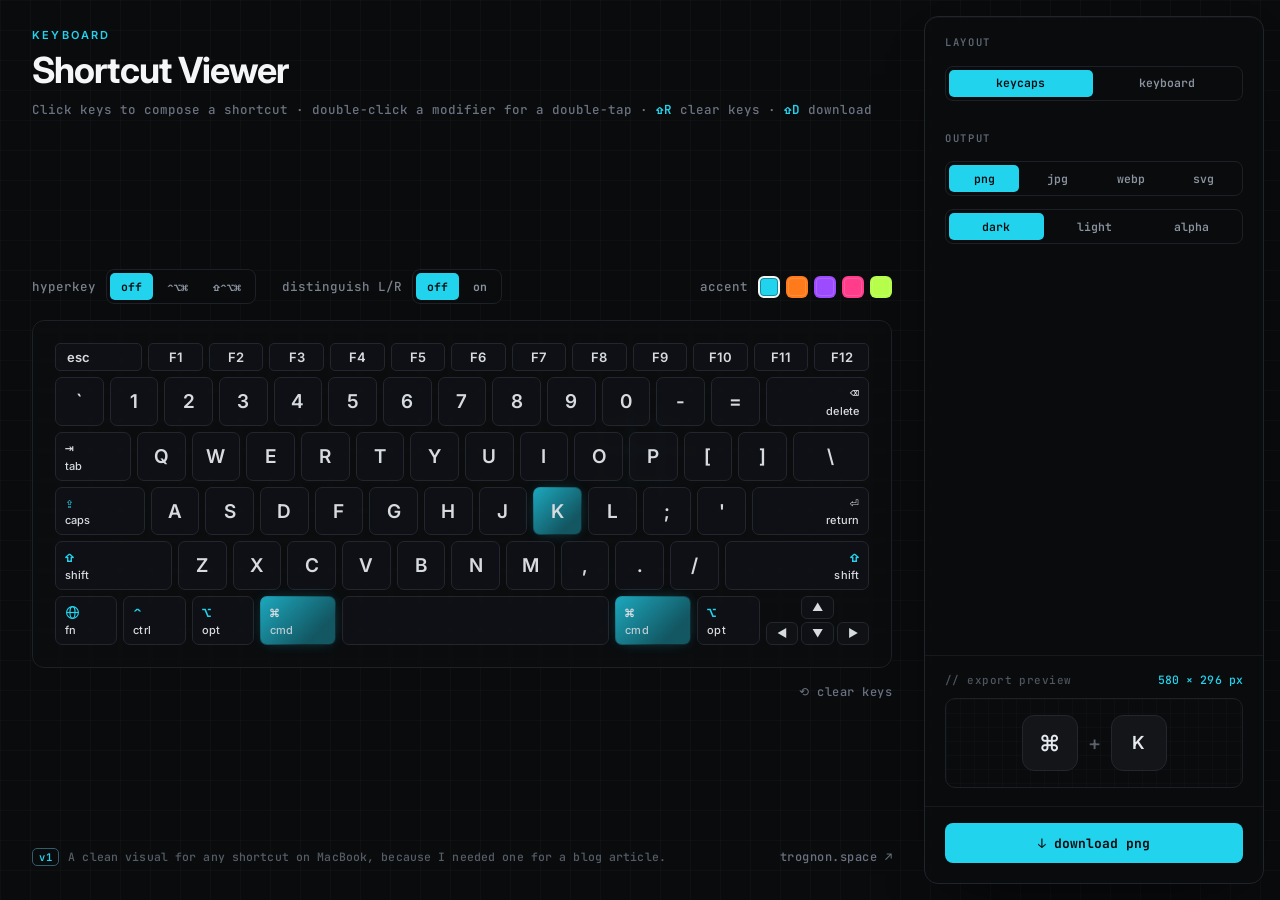
==== index.html @ caeed58c "Initial commit: Keyboard Shortcut Viewer" ====
<!DOCTYPE html>
<html lang="en">
<head>
<meta charset="UTF-8" />
<meta name="viewport" content="width=device-width, initial-scale=1.0" />
<title>Keyboard Shortcut Viewer</title>
<link rel="preconnect" href="https://fonts.googleapis.com" />
<link rel="preconnect" href="https://fonts.gstatic.com" crossorigin />
<link href="https://fonts.googleapis.com/css2?family=Inter:wght@400;450;500;600;650;700&family=JetBrains+Mono:wght@500;600&display=swap" rel="stylesheet" />
<link rel="stylesheet" href="styles.css" />
<style>
  html, body { margin: 0; height: 100%; background: #0a0b0d; }
  #app { height: 100vh; }
</style>
</head>
<body>
<div id="app" class="ksv-app opt-d">
  <div class="frame-grid"></div>
  <div class="grid-lit"></div>

  <div class="stage">
    <div class="head">
      <span class="eyebrow">keyboard</span>
      <h1 class="title">Shortcut Viewer</h1>
      <p class="lede">Click keys to compose a shortcut · double-click a modifier for a double-tap · <b>⇧R</b> clear keys · <b>⇧D</b> download</p>
    </div>

    <div class="kb-wrap">
      <div class="kb-controls">
        <div class="kbc">
          <span class="kbc-l">hyperkey</span>
          <div class="seg" id="hyperSeg"></div>
        </div>
        <div class="kbc">
          <span class="kbc-l">distinguish L/R</span>
          <div class="seg" id="lrSeg"></div>
        </div>
        <div class="kbc accent-kbc">
          <span class="kbc-l">accent</span>
          <div class="swatches" id="accentSwatches"></div>
        </div>
      </div>

      <div class="panel"><div id="kbMount"></div></div>

      <div class="kb-foot">
        <button class="reset-btn" id="resetBtn">⟲ clear keys</button>
      </div>
    </div>

    <footer class="d-footer">
      <span class="cf-meta"><span class="cf-ver">v1</span><span class="cf-text">A clean visual for any shortcut on MacBook, because I needed one for a blog article.</span></span>
      <a class="cf-link" href="https://trognon.space" target="_blank" rel="noopener noreferrer">trognon.space ↗</a>
    </footer>
  </div>

  <aside class="rail">
    <div class="inspector">
      <section class="grp">
        <div class="grp-h">layout</div>
        <div class="seg wide" id="layoutSeg"></div>
      </section>

      <section class="grp">
        <div class="grp-h">output</div>
        <div class="seg wide" id="extSeg"></div>
        <div class="seg wide" id="bgSeg"></div>
      </section>
    </div>

    <div class="rail-prev">
      <div class="fl-row">
        <span class="rlbl">// export preview</span>
        <span class="cap" id="sizeCap">—</span>
      </div>
      <div class="prev-card bg-dark" id="preview"></div>
    </div>

    <div class="rail-foot">
      <button class="go" id="downloadBtn">↓ download png</button>
    </div>
  </aside>
</div>

<script src="ksv.js"></script>
<script src="app.js"></script>
</body>
</html>
---- styles.css ----
/* ===== shared keyboard ===== */
.opt-d .d-footer {
  position: absolute; left: 0; right: 0; bottom: 0; z-index: 1;
  display: flex; align-items: center; justify-content: space-between; gap: 18px;
  padding: 16px 0 4px; pointer-events: none;
}
.opt-d .d-footer .cf-meta { display: flex; align-items: center; gap: 9px; min-width: 0; }
.opt-d .d-footer .cf-ver { flex: none; font: 600 10.5px/1 var(--mono); letter-spacing: .06em; color: var(--accent); padding: 3px 6px; border: 1px solid color-mix(in oklab, var(--accent) 35%, #23262d); border-radius: 5px; }
.opt-d .d-footer .cf-text { font: 500 11.5px/1 var(--mono); color: #565d67; letter-spacing: .01em; white-space: nowrap; overflow: hidden; text-overflow: ellipsis; }
.opt-d .d-footer .cf-link { font: 500 12px/1 var(--mono); letter-spacing: .04em; color: #6b7280; text-decoration: none; flex: none; pointer-events: auto; transition: color .14s ease; }
.opt-d .d-footer .cf-link:hover { color: var(--accent); }
.ksv-kb { display: flex; flex-direction: column; gap: var(--g, 6px); width: 100%; }
.ksv-fnrow { display: grid; grid-template-columns: 1.6fr repeat(12, 1fr); gap: var(--g, 6px); }
.ksv-row { display: grid; grid-template-columns: repeat(60, 1fr); gap: var(--g, 6px); }
.ksv-key {
  position: relative; box-sizing: border-box;
  border: 1px solid var(--keyBorder); background: var(--keyBg); color: var(--keyFg);
  border-radius: var(--keyR, 9px); height: var(--keyH, 58px);
  display: flex; align-items: center; justify-content: center;
  font: 600 19px/1 var(--ui); cursor: pointer; user-select: none; padding: 0;
  transition: transform .05s ease;
}
.ksv-fn { height: var(--fnH, 34px); font-size: 13px; border-radius: calc(var(--keyR,9px) - 2px); }
.ksv-fn.esc { justify-content: flex-start; padding-left: 11px; }
.ksv-key.sm { flex-direction: column; align-items: flex-start; justify-content: space-between; padding: 8px 9px; font-size: 13px; }
.ksv-key.sm .cap { font-size: 15px; line-height: 1; color: var(--keyFg); }
.ksv-key.sm.ralign { align-items: flex-end; text-align: right; }
.ic { display: block; }
.ksv-key.modkey:not(.on) .cap, .ksv-key.hyper:not(.on) .cap { color: var(--accent); }
.ksv-key.sm .sub { font-size: 11px; font-weight: 500; letter-spacing: .01em; color: var(--keyFg); }
.ksv-key:hover { border-color: var(--accent); }
.ksv-key.is-hyper:not(.on) { border-color: var(--accent); }
.ksv-key.is-hyper:not(.on) .cap { color: var(--accent); }
.ksv-key.is-hyper:not(.on) .sub { color: var(--accent); }
.ksv-key.locked { opacity: .28; cursor: not-allowed; }
.ksv-key.locked:hover { border-color: var(--keyBorder); }
.ksv-key.maxed { opacity: .28; cursor: not-allowed; }
.ksv-key.maxed:hover { border-color: var(--keyBorder); }
.ksv-key:active { transform: translateY(1px); }
.ksv-key.dbl::after {
  content: '2'; position: absolute; top: -6px; right: -6px; z-index: 4;
  width: 18px; height: 18px; border-radius: 50%;
  background: var(--accent); color: var(--onFg, #0a0b0d);
  font: 700 11px/18px var(--ui); text-align: center;
  box-shadow: 0 0 0 2px var(--keyBg, #131519);
}
.ksv-static .ksv-key.dbl::after { width: 11px; height: 11px; font-size: 7px; line-height: 11px; top: -3px; right: -3px; box-shadow: 0 0 0 1.5px var(--keyBg, #131519); }
.ksv-key.on,
.ksv-key.hyper.on,
.ksv-key.modkey.on {
  background: color-mix(in oklab, var(--accent) 32%, transparent);
  border-color: transparent; color: var(--keyFg);
  box-shadow: 0 0 0 1px var(--accent);
}
.ksv-key.on .sub { opacity: .85; }
.opt-d .stage .ksv-key.on {
  border: 1px solid transparent;
  background:
    linear-gradient(color-mix(in oklab, var(--accent) 26%, transparent) 0 100%) padding-box,
    linear-gradient(135deg, color-mix(in oklab, var(--accent) 72%, transparent), color-mix(in oklab, var(--accent) 16%, transparent) 75%) border-box;
  box-shadow: var(--glow-x, 0px) var(--glow-y, 0px) 16px -6px color-mix(in oklab, var(--accent) 45%, transparent);
}
.ksv-arrows { display: grid; grid-template-columns: repeat(3, 1fr); grid-template-rows: 1fr 1fr; gap: 3px; }
.ksv-arrows .ar { height: calc((var(--keyH, 58px) - 3px) / 2); font-size: 11px; border-radius: 6px; }
.ar.up { grid-column: 2; grid-row: 1; } .ar.lf { grid-column: 1; grid-row: 2; }
.ar.dn { grid-column: 2; grid-row: 2; } .ar.rt { grid-column: 3; grid-row: 2; }

/* ===== shared chips / preview ===== */
.ksv-caps { display: flex; align-items: center; gap: 10px; flex-wrap: wrap; }
.ksv-capsrow { display: inline-flex; align-items: center; gap: 10px; transform-origin: center; flex: none; }
.ksv-chip {
  position: relative;
  display: inline-flex; flex-direction: column; align-items: center; justify-content: center;
  width: 56px; min-width: 56px; height: 56px; padding: 0 6px; border-radius: 12px;
  background: var(--chipBg, #1b1e24); border: 1px solid var(--chipBorder, rgba(255,255,255,.1));
  color: var(--chipFg, #e8eaed); font: 600 24px/1 var(--ui); box-sizing: border-box;
}
.ksv-chip.txt .g, .ksv-chip.mod.txt .g { font-size: 16px; letter-spacing: .02em; }
.ksv-chip .s { font-size: 10px; font-weight: 600; opacity: .8; margin-top: 4px; letter-spacing: .04em; text-transform: uppercase; }
.ksv-chip.hyper { background: var(--accent); border-color: transparent; color: var(--onFg, #fff); }
.ksv-chip.mod .g { font-size: 22px; }
.ksv-chip .dbbadge {
  position: absolute; top: -7px; right: -7px; width: 19px; height: 19px; border-radius: 50%;
  background: var(--accent); color: var(--onFg, #0a0b0d);
  font: 700 11px/19px var(--ui); text-align: center;
  box-shadow: 0 0 0 2px var(--chipBg, #131519);
}
.ksv-chip:not(.mod):not(.txt) .g { font-size: 18px; }
.ksv-chip.sym .g { font-size: 24px; }
.ksv-plus { font: 500 20px/1 var(--ui); color: var(--muted, #5b6472); }
.ksv-empty { font: 500 15px/1.4 var(--ui); color: var(--muted, #5b6472); }

/* ===== canvas frame resets ===== */
.ksv-app { box-sizing: border-box; width: 100%; height: 100%; font-family: var(--ui); -webkit-font-smoothing: antialiased; }
.ksv-app * { box-sizing: border-box; }

/* ================= OPTION D — Console Inspector (primary) ================= */
.opt-d {
  --ui: 'Inter', ui-sans-serif, system-ui, sans-serif;
  --mono: 'JetBrains Mono', ui-monospace, 'SF Mono', monospace;
  --accent: #b7ff4a; --onFg: #0a0b0d;
  --keyBg: #131519; --keyFg: #d7dbe0; --keyBorder: #23262d; --keyR: 7px;
  --hyperBg: #15181d; --hyperBorder: #2f3a1e; --hyperFg: #9bb86a;
  --chipBg: #131519; --chipFg: #e6eaef; --chipBorder: #23262d; --muted: #5a616b;
  --onGlow: 0 4px 18px -6px color-mix(in oklab, var(--accent) 60%, transparent);
  --keyBg: rgba(19,21,25,0.6);
  background: #0a0b0d; color: #d7dbe0;
  position: relative;
  display: grid; grid-template-columns: 1fr 356px;
}
.opt-d .frame-grid {
  position: absolute; inset: 0; z-index: 0; pointer-events: none;
  background-image: linear-gradient(#ffffff05 1px, transparent 1px), linear-gradient(90deg, #ffffff05 1px, transparent 1px);
  background-size: 30px 30px;
}
/* left stage */
.opt-d .stage {
  position: relative; z-index: 1; padding: 30px 32px; display: flex; flex-direction: column; min-width: 0;
}
.opt-d .stage > * { position: relative; z-index: 1; }
.opt-d .grid-lit {
  position: absolute; inset: 0; z-index: 0; pointer-events: none;
  background-image:
    linear-gradient(color-mix(in oklab, var(--accent) 28%, transparent) 1px, transparent 1px),
    linear-gradient(90deg, color-mix(in oklab, var(--accent) 28%, transparent) 1px, transparent 1px);
  background-size: 30px 30px;
  background-position: var(--vx, 0px) var(--vy, 0px);
  -webkit-mask-image: radial-gradient(var(--glow-r, 90px) circle at var(--gx, 50%) var(--gy, -40%), #000, rgba(0,0,0,.3) 50%, transparent 72%);
  mask-image: radial-gradient(var(--glow-r, 90px) circle at var(--gx, 50%) var(--gy, -40%), #000, rgba(0,0,0,.3) 50%, transparent 72%);
}
.opt-d .head { margin-bottom: 22px; }
.opt-d .head .eyebrow { display: block; font: 600 11px/1 var(--ui); letter-spacing: .2em; text-transform: uppercase; color: var(--accent); margin-bottom: 11px; }
.opt-d .head .title { margin: 0; font: 700 36px/1 var(--ui); letter-spacing: -.025em; color: #f4f6f7; }
.opt-d .head .lede { margin: 13px 0 0; font: 500 12.5px/1.5 var(--mono); color: #6b7280; }
.opt-d .head .lede b { color: var(--accent); font-weight: 600; }
.opt-d .panel { border: 1px solid #1d2026; background: rgba(13,15,18,0.4); -webkit-backdrop-filter: blur(3px); backdrop-filter: blur(3px); border-radius: 12px; padding: 22px; margin: 0; }
.opt-d .kb-wrap { margin: auto 0; }
.opt-d .kb-foot { display: flex; justify-content: flex-end; margin-top: 12px; }
.opt-d .reset-btn {
  display: inline-flex; align-items: center; gap: 6px; padding: 6px 0; background: none; border: none;
  cursor: pointer; font: 500 12px/1 var(--mono); letter-spacing: .04em; color: #6b7280; transition: color .14s ease;
}
.opt-d .reset-btn:hover { color: var(--accent); }

/* modifier-key controls live in the main frame, by the keyboard */
.opt-d .kb-controls { display: flex; flex-wrap: wrap; align-items: center; gap: 14px 26px; margin: 0 0 16px; }
.opt-d .kbc { display: flex; align-items: center; gap: 10px; }
.opt-d .kbc.accent-kbc { margin-left: auto; }
.opt-d .kbc.accent-kbc .swatches { gap: 6px; }
.opt-d .kbc.accent-kbc .sw-chip { width: 22px; height: 22px; border-radius: 6px; }
.opt-d .kbc-l { font: 500 12.5px/1 var(--mono); color: #7b828c; }

/* right rail — floats over the grid like the keyboard case */
.opt-d .rail {
  position: relative; z-index: 1;
  margin: 16px 16px 16px 0;
  border: 1px solid #20242b; border-radius: 14px;
  background: rgba(12,14,16,0.55);
  -webkit-backdrop-filter: blur(4px); backdrop-filter: blur(4px);
  box-shadow: 0 24px 60px -34px #000, inset 0 1px 0 rgba(255,255,255,.03);
  display: flex; flex-direction: column; min-height: 0; overflow: hidden;
}
.opt-d .rlbl { font: 500 11px/1 var(--mono); letter-spacing: .04em; color: #4f565f; }
.opt-d .prev-card {
  margin-top: 12px; min-height: 80px; border: 1px solid #1d2026; background: #0a0b0d;
  border-radius: 10px; padding: 16px 14px; display: flex; align-items: center; justify-content: center; overflow: hidden;
  background-image: linear-gradient(#ffffff04 1px, transparent 1px), linear-gradient(90deg, #ffffff04 1px, transparent 1px);
  background-size: 14px 14px;
}

.opt-d .inspector { flex: 1; overflow-y: auto; overflow-x: hidden; padding: 20px; display: flex; flex-direction: column; gap: 32px; }
.opt-d .grp { display: flex; flex-direction: column; gap: 13px; }
.opt-d .grp-h { font: 600 10.5px/1 var(--mono); letter-spacing: .16em; text-transform: uppercase; color: #5f6775; margin-bottom: 5px; }
.opt-d .fl-row { display: flex; align-items: baseline; justify-content: space-between; gap: 10px; }
.opt-d .cap { font: 500 11.5px/1 var(--mono); color: var(--accent); letter-spacing: .01em; }
.opt-d .seg { display: inline-flex; gap: 3px; background: #0a0b0d; border: 1px solid #1d2026; border-radius: 8px; padding: 3px; }
.opt-d .seg.wide { width: 100%; }
.opt-d .seg.wide button { flex: 1; }
.opt-d .seg button { height: 27px; padding: 0 11px; border: none; background: none; border-radius: 5px; font: 600 11.5px/1 var(--mono); color: #8a93a0; cursor: pointer; text-transform: lowercase; }
.opt-d .seg button.on { background: var(--accent); color: var(--onFg, #0a0b0d); }
.opt-d .seg button:not(.on):not(.is-off):hover { background: #1b1f25; color: #cfd4da; }
.opt-d .seg button.is-off { opacity: .3; cursor: not-allowed; }
.opt-d .seg.disabled { opacity: .42; }
.opt-d .seg.disabled button { cursor: not-allowed; }

.opt-d .rail-foot { padding: 16px 20px 20px; border-top: 1px solid #16191d; display: flex; gap: 10px; }
.opt-d .rail-foot .go { flex: 1; height: 40px; border-radius: 8px; border: none; background: var(--accent); color: var(--onFg, #0a0b0d); font: 700 13px/1 var(--mono); cursor: pointer; text-transform: lowercase; }
.opt-d .rail-foot .go:hover { filter: brightness(1.06); }

/* preview pinned at the bottom of the rail */
.opt-d .rail-prev { padding: 18px 20px; border-top: 1px solid #16191d; }
.opt-d .rail-prev .rlbl { color: #4f565f; }
.opt-d .rail-prev .cap { color: var(--accent); }

/* ===== shared accent swatches ===== */
.swatches { display: flex; gap: 7px; }
.sw-chip { width: 26px; height: 26px; border-radius: 7px; border: 2px solid transparent; cursor: pointer; padding: 0; box-shadow: inset 0 0 0 1px rgba(255,255,255,.14); transition: transform .08s ease; }
.sw-chip:hover { transform: translateY(-1px); }
.sw-chip.on { border-color: #f4f6f4; box-shadow: inset 0 0 0 1px rgba(0,0,0,.35); }

/* ===== preview background variants ===== */
.ksv-app .prev-card.bg-light { background: #f3f0f8; background-image: none; border-color: #e2dcec; }
.ksv-app .bg-light .ksv-plus { color: #9aa094; }
.ksv-app .prev-card.bg-trans {
  background-color: #0c0d10;
  background-image: conic-gradient(#ffffff12 90deg, transparent 90deg 180deg, #ffffff12 180deg 270deg, transparent 270deg);
  background-size: 18px 18px;
}

/* ===== static board preview (keys scale via JS-set --keyH/font-size) ===== */
.ksv-app .is-board .ksv-kb { width: 100%; }
.ksv-app .is-board .ksv-key { font: 600 1em/1 var(--ui); height: var(--keyH); border-radius: 3px; min-height: 0; }
.ksv-app .is-board .ksv-fn { height: var(--fnH); font-size: .82em; border-radius: 2px; }
.ksv-app .is-board .ksv-key.sm { padding: 0; align-items: center; justify-content: center; font: 600 .82em/1 var(--ui); }
.ksv-app .is-board .ksv-key.sm .cap { font-size: 1em; }
.ksv-app .is-board .ksv-key.sm .sub { display: none; }
.ksv-app .is-board .ksv-fnrow { gap: var(--g); }
.ksv-app .is-board .ksv-arrows { gap: 2px; }
.ksv-app .is-board .ksv-arrows .ar { height: calc((var(--keyH) - 2px) / 2); font-size: .7em; border-radius: 2px; }
.ksv-app .is-board .ksv-key:hover { border-color: var(--keyBorder); }
/* static export-preview keyboard is display-only, not interactive */
.ksv-static .ksv-key { pointer-events: none; cursor: default; }
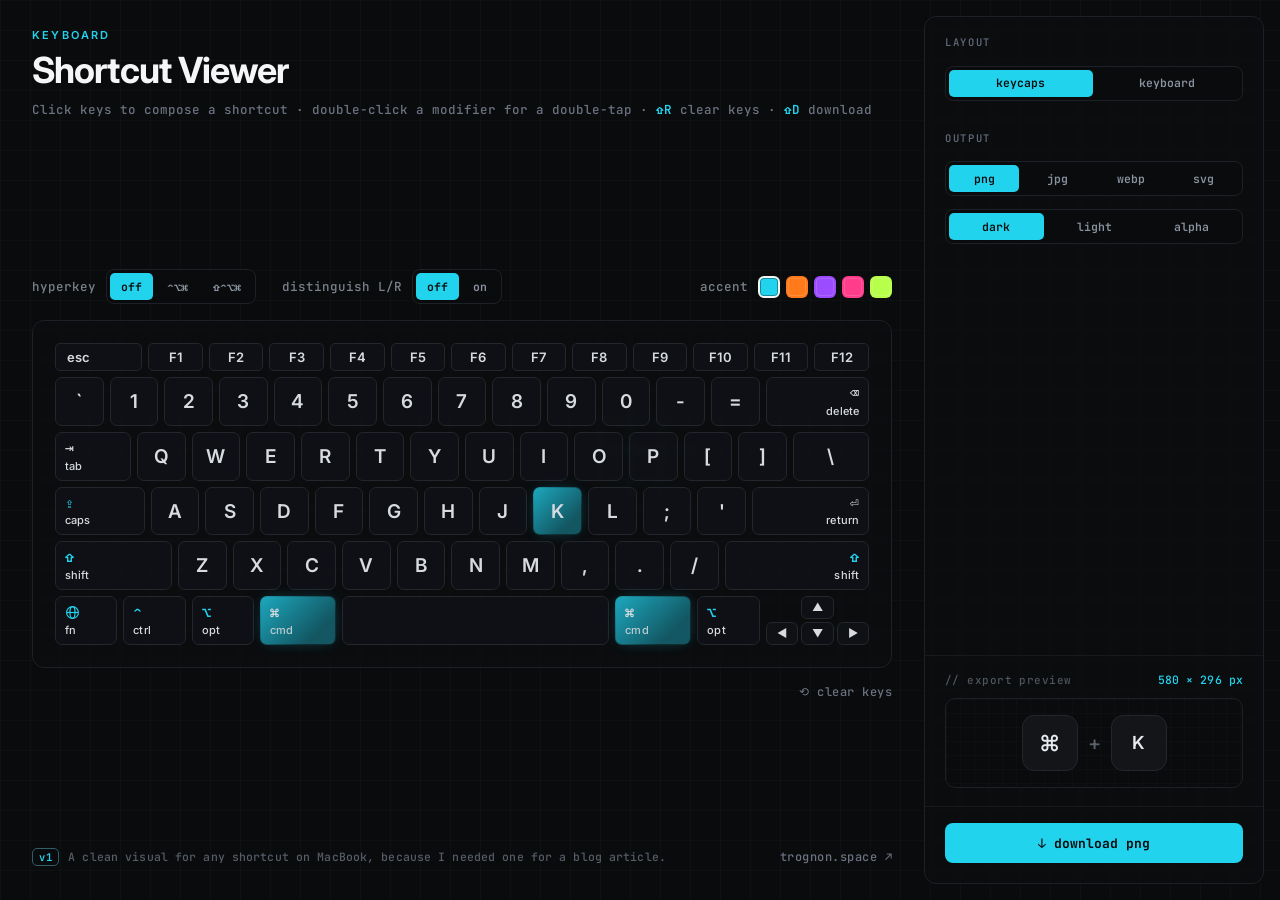
==== commit 2c86de98: "Make layout desktop-only with responsive scaling and align surfaces - Add a 1120px min-width floor; " ====
--- a/index.html
+++ b/index.html
@@ -10,6 +10,8 @@
 <link rel="stylesheet" href="styles.css" />
 <style>
   html, body { margin: 0; height: 100%; background: #0a0b0d; }
+  /* desktop-only: below the app's min-width the page scrolls horizontally instead of cramming */
+  body { overflow-x: auto; }
   #app { height: 100vh; }
 </style>
 </head>
--- a/styles.css
+++ b/styles.css
@@ -1,6 +1,8 @@
 /* ===== shared keyboard ===== */
 .opt-d .d-footer {
-  position: absolute; left: 0; right: 0; bottom: 0; z-index: 1;
+  /* in-flow at the bottom (kb-wrap's auto margins push it down); shares the same
+     centered content column as .head / .kb-wrap so its edges line up with the keyboard */
+  width: 100%; max-width: var(--content-max); margin: 0 auto;
   display: flex; align-items: center; justify-content: space-between; gap: 18px;
   padding: 16px 0 4px; pointer-events: none;
 }
@@ -106,7 +108,12 @@
   --keyBg: rgba(19,21,25,0.6);
   background: #0a0b0d; color: #d7dbe0;
   position: relative;
-  display: grid; grid-template-columns: 1fr 356px;
+  /* desktop-only: never let the layout cram below this — narrower viewports scroll horizontally */
+  min-width: 1120px;
+  /* rail grows gently on large screens, the stage (1fr) takes the rest */
+  display: grid; grid-template-columns: 1fr clamp(356px, 22vw, 420px);
+  /* content max-width that the stage column centers around (see .head / .kb-wrap / .d-footer) */
+  --content-max: 1180px;
 }
 .opt-d .frame-grid {
   position: absolute; inset: 0; z-index: 0; pointer-events: none;
@@ -128,13 +135,13 @@
   -webkit-mask-image: radial-gradient(var(--glow-r, 90px) circle at var(--gx, 50%) var(--gy, -40%), #000, rgba(0,0,0,.3) 50%, transparent 72%);
   mask-image: radial-gradient(var(--glow-r, 90px) circle at var(--gx, 50%) var(--gy, -40%), #000, rgba(0,0,0,.3) 50%, transparent 72%);
 }
-.opt-d .head { margin-bottom: 22px; }
+.opt-d .head { width: 100%; max-width: var(--content-max); margin: 0 auto 22px; }
 .opt-d .head .eyebrow { display: block; font: 600 11px/1 var(--ui); letter-spacing: .2em; text-transform: uppercase; color: var(--accent); margin-bottom: 11px; }
-.opt-d .head .title { margin: 0; font: 700 36px/1 var(--ui); letter-spacing: -.025em; color: #f4f6f7; }
+.opt-d .head .title { margin: 0; font: 700 clamp(36px, 2.4vw, 48px)/1 var(--ui); letter-spacing: -.025em; color: #f4f6f7; }
 .opt-d .head .lede { margin: 13px 0 0; font: 500 12.5px/1.5 var(--mono); color: #6b7280; }
 .opt-d .head .lede b { color: var(--accent); font-weight: 600; }
 .opt-d .panel { border: 1px solid #1d2026; background: rgba(13,15,18,0.4); -webkit-backdrop-filter: blur(3px); backdrop-filter: blur(3px); border-radius: 12px; padding: 22px; margin: 0; }
-.opt-d .kb-wrap { margin: auto 0; }
+.opt-d .kb-wrap { margin: auto; width: 100%; max-width: var(--content-max); }
 .opt-d .kb-foot { display: flex; justify-content: flex-end; margin-top: 12px; }
 .opt-d .reset-btn {
   display: inline-flex; align-items: center; gap: 6px; padding: 6px 0; background: none; border: none;
@@ -154,10 +161,11 @@
 .opt-d .rail {
   position: relative; z-index: 1;
   margin: 16px 16px 16px 0;
-  border: 1px solid #20242b; border-radius: 14px;
-  background: rgba(12,14,16,0.55);
-  -webkit-backdrop-filter: blur(4px); backdrop-filter: blur(4px);
-  box-shadow: 0 24px 60px -34px #000, inset 0 1px 0 rgba(255,255,255,.03);
+  /* match the keyboard case (.panel) so both floating surfaces read the same:
+     same border, radius, fill, blur, and no shadow */
+  border: 1px solid #1d2026; border-radius: 12px;
+  background: rgba(13,15,18,0.4);
+  -webkit-backdrop-filter: blur(3px); backdrop-filter: blur(3px);
   display: flex; flex-direction: column; min-height: 0; overflow: hidden;
 }
 .opt-d .rlbl { font: 500 11px/1 var(--mono); letter-spacing: .04em; color: #4f565f; }
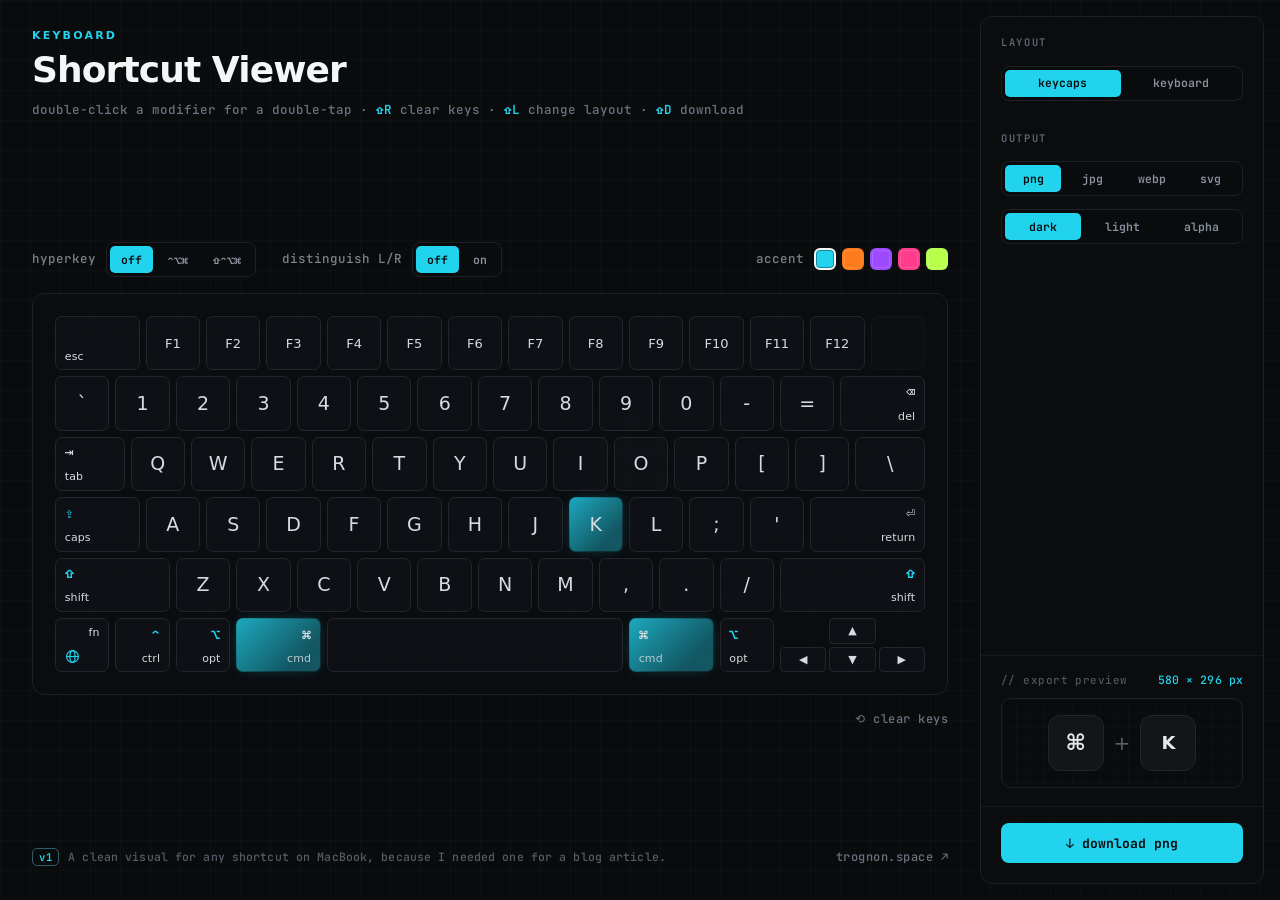
==== commit e558e5d8: "Add Shift+L hotkey to cycle layouts Cycles between keycaps and keyboard views. Documented in the hel" ====
--- a/index.html
+++ b/index.html
@@ -24,7 +24,7 @@
     <div class="head">
       <span class="eyebrow">keyboard</span>
       <h1 class="title">Shortcut Viewer</h1>
-      <p class="lede">Click keys to compose a shortcut · double-click a modifier for a double-tap · <b>⇧R</b> clear keys · <b>⇧D</b> download</p>
+      <p class="lede">double-click a modifier for a double-tap · <b>⇧R</b> clear keys · <b>⇧L</b> change layout · <b>⇧D</b> download</p>
     </div>
 
     <div class="kb-wrap">
--- a/styles.css
+++ b/styles.css
@@ -12,24 +12,34 @@
 .opt-d .d-footer .cf-link { font: 500 12px/1 var(--mono); letter-spacing: .04em; color: #6b7280; text-decoration: none; flex: none; pointer-events: auto; transition: color .14s ease; }
 .opt-d .d-footer .cf-link:hover { color: var(--accent); }
 .ksv-kb { display: flex; flex-direction: column; gap: var(--g, 6px); width: 100%; }
-.ksv-fnrow { display: grid; grid-template-columns: 1.6fr repeat(12, 1fr); gap: var(--g, 6px); }
-.ksv-row { display: grid; grid-template-columns: repeat(60, 1fr); gap: var(--g, 6px); }
+.ksv-fnrow { display: grid; grid-template-columns: repeat(58, 1fr); gap: var(--g, 6px); }
+.ksv-row { display: grid; grid-template-columns: repeat(58, 1fr); gap: var(--g, 6px); }
+/* blank Touch ID placeholder at the end of the function row */
+.ksv-touchid { pointer-events: none; opacity: .4; }
+.ksv-touchid::after { content: ''; width: 38%; aspect-ratio: 1; border-radius: 50%; border: 1px solid var(--keyBorder); opacity: .55; }
 .ksv-key {
   position: relative; box-sizing: border-box;
   border: 1px solid var(--keyBorder); background: var(--keyBg); color: var(--keyFg);
-  border-radius: var(--keyR, 9px); height: var(--keyH, 58px);
+  /* key geometry derives from --keyH via the KEYSPEC ratios (see ksv.js applySpec);
+     fallbacks here mirror KEYSPEC so the stylesheet is still correct on its own */
+  border-radius: calc(var(--keyH, 56px) * var(--r-radius, 0.125)); height: var(--keyH, 58px);
   display: flex; align-items: center; justify-content: center;
-  font: 600 19px/1 var(--ui); cursor: pointer; user-select: none; padding: 0;
+  font: 400 max(var(--fmin-letter, 19px), calc(var(--keyH, 56px) * var(--r-letter, 0.340)))/1 var(--ui); cursor: pointer; user-select: none; padding: 0;
   transition: transform .05s ease;
 }
-.ksv-fn { height: var(--fnH, 34px); font-size: 13px; border-radius: calc(var(--keyR,9px) - 2px); }
-.ksv-fn.esc { justify-content: flex-start; padding-left: 11px; }
-.ksv-key.sm { flex-direction: column; align-items: flex-start; justify-content: space-between; padding: 8px 9px; font-size: 13px; }
-.ksv-key.sm .cap { font-size: 15px; line-height: 1; color: var(--keyFg); }
+.ksv-fn { font-size: max(var(--fmin-fn, 13px), calc(var(--keyH, 56px) * var(--r-fn, 0.232))); }
+.ksv-fn.esc { flex-direction: column; align-items: flex-start; justify-content: flex-end; padding: calc(var(--keyH, 56px) * var(--r-pady, 0.143)) calc(var(--keyH, 56px) * var(--r-padx, 0.161)); }
+.ksv-fn.esc .sub { font-size: max(var(--fmin-sub, 11px), calc(var(--keyH, 56px) * var(--r-sub, 0.196))); font-weight: 500; letter-spacing: .01em; color: var(--keyFg); }
+.ksv-key.sm { flex-direction: column; align-items: flex-start; justify-content: space-between; padding: calc(var(--keyH, 56px) * var(--r-pady, 0.143)) calc(var(--keyH, 56px) * var(--r-padx, 0.161)); font-size: max(var(--fmin-fn, 13px), calc(var(--keyH, 56px) * var(--r-fn, 0.232))); }
+.ksv-key.sm .cap { font-size: max(var(--fmin-glyph, 15px), calc(var(--keyH, 56px) * var(--r-glyph, 0.268))); line-height: 1; color: var(--keyFg); }
 .ksv-key.sm.ralign { align-items: flex-end; text-align: right; }
+/* fn key (like a real Mac): globe icon bottom-left, "fn" text top-right */
+.ksv-key.sm.fnkey { flex-direction: column; justify-content: space-between; }
+.ksv-key.sm.fnkey .cap { order: 2; align-self: flex-start; }
+.ksv-key.sm.fnkey .sub { order: 1; align-self: flex-end; }
 .ic { display: block; }
 .ksv-key.modkey:not(.on) .cap, .ksv-key.hyper:not(.on) .cap { color: var(--accent); }
-.ksv-key.sm .sub { font-size: 11px; font-weight: 500; letter-spacing: .01em; color: var(--keyFg); }
+.ksv-key.sm .sub { font-size: max(var(--fmin-sub, 11px), calc(var(--keyH, 56px) * var(--r-sub, 0.196))); font-weight: 500; letter-spacing: .01em; color: var(--keyFg); }
 .ksv-key:hover { border-color: var(--accent); }
 .ksv-key.is-hyper:not(.on) { border-color: var(--accent); }
 .ksv-key.is-hyper:not(.on) .cap { color: var(--accent); }
@@ -63,7 +73,7 @@
   box-shadow: var(--glow-x, 0px) var(--glow-y, 0px) 16px -6px color-mix(in oklab, var(--accent) 45%, transparent);
 }
 .ksv-arrows { display: grid; grid-template-columns: repeat(3, 1fr); grid-template-rows: 1fr 1fr; gap: 3px; }
-.ksv-arrows .ar { height: calc((var(--keyH, 58px) - 3px) / 2); font-size: 11px; border-radius: 6px; }
+.ksv-arrows .ar { height: calc((var(--keyH, 58px) - 3px) / 2); font-size: max(var(--fmin-sub, 11px), calc(var(--keyH, 56px) * var(--r-sub, 0.196))); border-radius: calc(var(--keyH, 56px) * var(--r-radius, 0.125) * 0.6); }
 .ar.up { grid-column: 2; grid-row: 1; } .ar.lf { grid-column: 1; grid-row: 2; }
 .ar.dn { grid-column: 2; grid-row: 2; } .ar.rt { grid-column: 3; grid-row: 2; }
 
@@ -98,7 +108,7 @@
 
 /* ================= OPTION D — Console Inspector (primary) ================= */
 .opt-d {
-  --ui: 'Inter', ui-sans-serif, system-ui, sans-serif;
+  --ui: -apple-system, 'SF Pro Display', ui-sans-serif, system-ui, sans-serif;
   --mono: 'JetBrains Mono', ui-monospace, 'SF Mono', monospace;
   --accent: #b7ff4a; --onFg: #0a0b0d;
   --keyBg: #131519; --keyFg: #d7dbe0; --keyBorder: #23262d; --keyR: 7px;
@@ -111,7 +121,7 @@
   /* desktop-only: never let the layout cram below this — narrower viewports scroll horizontally */
   min-width: 1120px;
   /* rail grows gently on large screens, the stage (1fr) takes the rest */
-  display: grid; grid-template-columns: 1fr clamp(356px, 22vw, 420px);
+  display: grid; grid-template-columns: 1fr 300px;
   /* content max-width that the stage column centers around (see .head / .kb-wrap / .d-footer) */
   --content-max: 1180px;
 }
@@ -215,16 +225,24 @@
   background-size: 18px 18px;
 }
 
-/* ===== static board preview (keys scale via JS-set --keyH/font-size) ===== */
+/* ===== board preview — the same keyboard as the selector, scaled down =====
+   The preview is a real (static) selector keyboard: it inherits every KEYSPEC
+   ratio, so it shares the selector's exact proportions. Only the px floors are
+   zeroed (via the static flag in applySpec) so labels shrink with the keys. */
 .ksv-app .is-board .ksv-kb { width: 100%; }
-.ksv-app .is-board .ksv-key { font: 600 1em/1 var(--ui); height: var(--keyH); border-radius: 3px; min-height: 0; }
-.ksv-app .is-board .ksv-fn { height: var(--fnH); font-size: .82em; border-radius: 2px; }
-.ksv-app .is-board .ksv-key.sm { padding: 0; align-items: center; justify-content: center; font: 600 .82em/1 var(--ui); }
-.ksv-app .is-board .ksv-key.sm .cap { font-size: 1em; }
-.ksv-app .is-board .ksv-key.sm .sub { display: none; }
+.ksv-app .is-board .ksv-key { min-height: 0; }
+.ksv-app .is-board .ksv-key.sm .sub { display: block; }
 .ksv-app .is-board .ksv-fnrow { gap: var(--g); }
 .ksv-app .is-board .ksv-arrows { gap: 2px; }
-.ksv-app .is-board .ksv-arrows .ar { height: calc((var(--keyH) - 2px) / 2); font-size: .7em; border-radius: 2px; }
+.ksv-app .is-board .ksv-arrows .ar { height: calc((var(--keyH) - 2px) / 2); }
 .ksv-app .is-board .ksv-key:hover { border-color: var(--keyBorder); }
+/* selected keys get the selector's accent fill + ring + glow */
+.opt-d .is-board .ksv-key.on {
+  border: 1px solid transparent;
+  background:
+    linear-gradient(color-mix(in oklab, var(--accent) 26%, transparent) 0 100%) padding-box,
+    linear-gradient(135deg, color-mix(in oklab, var(--accent) 72%, transparent), color-mix(in oklab, var(--accent) 16%, transparent) 75%) border-box;
+  box-shadow: 0 0 12px -4px color-mix(in oklab, var(--accent) 50%, transparent);
+}
 /* static export-preview keyboard is display-only, not interactive */
 .ksv-static .ksv-key { pointer-events: none; cursor: default; }
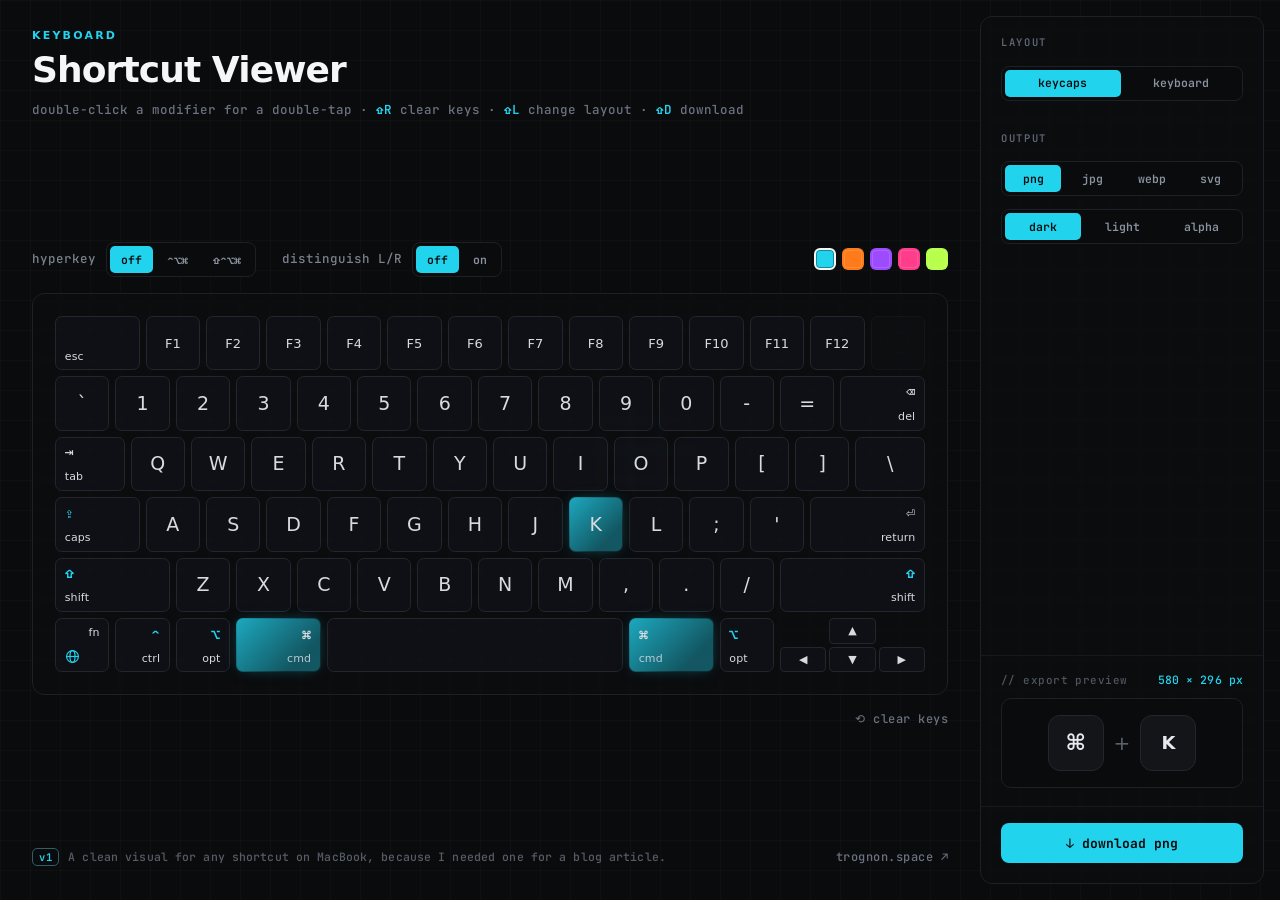
==== commit 8e5d8052: "Sync selected/idle key styling across selector, preview, and export - Match the board preview and ex" ====
--- a/index.html
+++ b/index.html
@@ -38,7 +38,6 @@
           <div class="seg" id="lrSeg"></div>
         </div>
         <div class="kbc accent-kbc">
-          <span class="kbc-l">accent</span>
           <div class="swatches" id="accentSwatches"></div>
         </div>
       </div>
--- a/styles.css
+++ b/styles.css
@@ -65,12 +65,22 @@
   box-shadow: 0 0 0 1px var(--accent);
 }
 .ksv-key.on .sub { opacity: .85; }
-.opt-d .stage .ksv-key.on {
+/* selected-key fill + ring — shared by the live selector and the export preview, and
+   mirrored on <canvas> by boardSurface(). All values come from ONSTATE (ksv.js) via
+   the --on-* custom properties, so the look stays identical across all three. */
+.opt-d .stage .ksv-key.on,
+.opt-d .is-board .ksv-key.on {
   border: 1px solid transparent;
   background:
-    linear-gradient(color-mix(in oklab, var(--accent) 26%, transparent) 0 100%) padding-box,
-    linear-gradient(135deg, color-mix(in oklab, var(--accent) 72%, transparent), color-mix(in oklab, var(--accent) 16%, transparent) 75%) border-box;
-  box-shadow: var(--glow-x, 0px) var(--glow-y, 0px) 16px -6px color-mix(in oklab, var(--accent) 45%, transparent);
+    linear-gradient(color-mix(in oklab, var(--accent) calc(var(--on-fill, 0.26) * 100%), transparent) 0 100%) padding-box,
+    linear-gradient(135deg,
+      color-mix(in oklab, var(--accent) calc(var(--on-ring-from, 0.72) * 100%), transparent),
+      color-mix(in oklab, var(--accent) calc(var(--on-ring-to, 0.16) * 100%), transparent) var(--on-ring-stop, 75%)) border-box;
+}
+/* glow geometry is per-surface (the selector tracks the cursor; the preview is
+   static) but its accent opacity is shared via --on-glow */
+.opt-d .stage .ksv-key.on {
+  box-shadow: var(--glow-x, 0px) var(--glow-y, 0px) 16px -6px color-mix(in oklab, var(--accent) calc(var(--on-glow, 0.5) * 100%), transparent);
 }
 .ksv-arrows { display: grid; grid-template-columns: repeat(3, 1fr); grid-template-rows: 1fr 1fr; gap: 3px; }
 .ksv-arrows .ar { height: calc((var(--keyH, 58px) - 3px) / 2); font-size: max(var(--fmin-sub, 11px), calc(var(--keyH, 56px) * var(--r-sub, 0.196))); border-radius: calc(var(--keyH, 56px) * var(--r-radius, 0.125) * 0.6); }
@@ -217,6 +227,8 @@
 .sw-chip.on { border-color: #f4f6f4; box-shadow: inset 0 0 0 1px rgba(0,0,0,.35); }
 
 /* ===== preview background variants ===== */
+/* dark export is a flat #0a0b0d fill — drop the preview grid so it matches */
+.ksv-app .prev-card.bg-dark { background-image: none; }
 .ksv-app .prev-card.bg-light { background: #f3f0f8; background-image: none; border-color: #e2dcec; }
 .ksv-app .bg-light .ksv-plus { color: #9aa094; }
 .ksv-app .prev-card.bg-trans {
@@ -230,19 +242,17 @@
    ratio, so it shares the selector's exact proportions. Only the px floors are
    zeroed (via the static flag in applySpec) so labels shrink with the keys. */
 .ksv-app .is-board .ksv-kb { width: 100%; }
+/* solid key surface (--keyBg) is set on the preview keyboard by applySpec from the
+   shared KSV.KEYBG, so it always matches the export */
 .ksv-app .is-board .ksv-key { min-height: 0; }
 .ksv-app .is-board .ksv-key.sm .sub { display: block; }
 .ksv-app .is-board .ksv-fnrow { gap: var(--g); }
 .ksv-app .is-board .ksv-arrows { gap: 2px; }
 .ksv-app .is-board .ksv-arrows .ar { height: calc((var(--keyH) - 2px) / 2); }
 .ksv-app .is-board .ksv-key:hover { border-color: var(--keyBorder); }
-/* selected keys get the selector's accent fill + ring + glow */
+/* board preview shares the fill + ring rule above; only its static glow differs */
 .opt-d .is-board .ksv-key.on {
-  border: 1px solid transparent;
-  background:
-    linear-gradient(color-mix(in oklab, var(--accent) 26%, transparent) 0 100%) padding-box,
-    linear-gradient(135deg, color-mix(in oklab, var(--accent) 72%, transparent), color-mix(in oklab, var(--accent) 16%, transparent) 75%) border-box;
-  box-shadow: 0 0 12px -4px color-mix(in oklab, var(--accent) 50%, transparent);
+  box-shadow: 0 0 12px -4px color-mix(in oklab, var(--accent) calc(var(--on-glow, 0.5) * 100%), transparent);
 }
 /* static export-preview keyboard is display-only, not interactive */
 .ksv-static .ksv-key { pointer-events: none; cursor: default; }
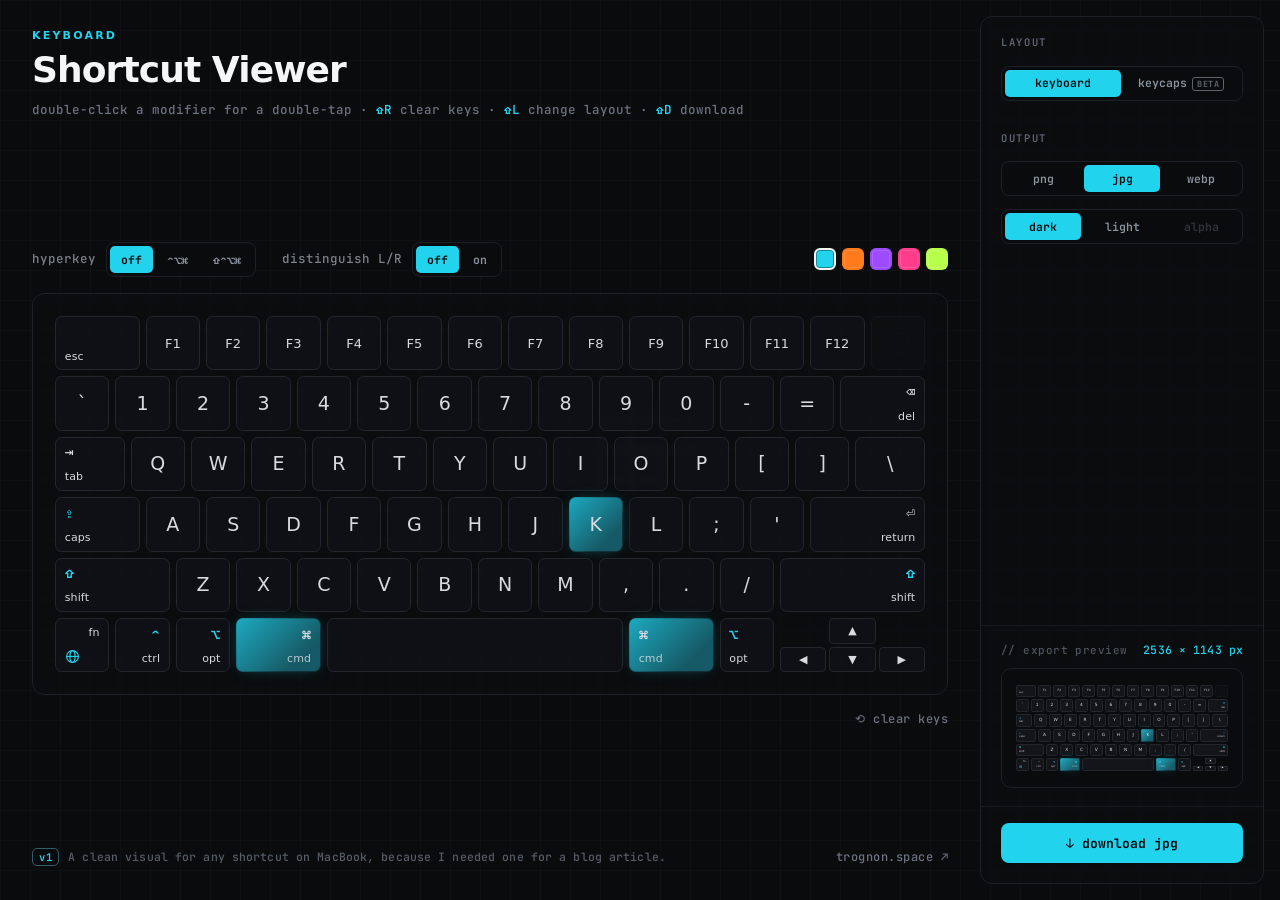
==== commit e47ec895: "Polish for deployment: turquoise default, persistence, metadata - Default accent is now turquoise; f" ====
--- a/index.html
+++ b/index.html
@@ -4,9 +4,17 @@
 <meta charset="UTF-8" />
 <meta name="viewport" content="width=device-width, initial-scale=1.0" />
 <title>Keyboard Shortcut Viewer</title>
+<meta name="description" content="Pick keys on a Mac keyboard and export a clean keycap image of any shortcut — PNG, JPG, WebP, or SVG. Runs in the browser, no sign-up." />
+<meta property="og:title" content="Keyboard Shortcut Viewer" />
+<meta property="og:description" content="Pick keys on a Mac keyboard and export a clean image of any shortcut." />
+<meta property="og:type" content="website" />
+<meta property="og:image" content="og-preview.png" />
+<meta name="twitter:card" content="summary_large_image" />
+<meta name="twitter:image" content="og-preview.png" />
+<link rel="icon" href="data:image/svg+xml,%3Csvg xmlns='http://www.w3.org/2000/svg' viewBox='0 0 32 32'%3E%3Crect width='32' height='32' rx='7' fill='%230a0b0d'/%3E%3Crect x='7' y='7' width='18' height='18' rx='4' fill='none' stroke='%2322d3ee' stroke-width='2.2'/%3E%3C/svg%3E" />
 <link rel="preconnect" href="https://fonts.googleapis.com" />
 <link rel="preconnect" href="https://fonts.gstatic.com" crossorigin />
-<link href="https://fonts.googleapis.com/css2?family=Inter:wght@400;450;500;600;650;700&family=JetBrains+Mono:wght@500;600&display=swap" rel="stylesheet" />
+<link href="https://fonts.googleapis.com/css2?family=JetBrains+Mono:wght@500;600&display=swap" rel="stylesheet" />
 <link rel="stylesheet" href="styles.css" />
 <style>
   html, body { margin: 0; height: 100%; background: #0a0b0d; }
--- a/styles.css
+++ b/styles.css
@@ -76,6 +76,9 @@
     linear-gradient(135deg,
       color-mix(in oklab, var(--accent) calc(var(--on-ring-from, 0.72) * 100%), transparent),
       color-mix(in oklab, var(--accent) calc(var(--on-ring-to, 0.16) * 100%), transparent) var(--on-ring-stop, 75%)) border-box;
+  /* solid key surface behind the translucent accent layers (matches the idle key);
+     each surface supplies its own --keyBg — solid on the preview/export, frosted on the selector */
+  background-color: var(--keyBg);
 }
 /* glow geometry is per-surface (the selector tracks the cursor; the preview is
    static) but its accent opacity is shared via --on-glow */
@@ -120,12 +123,12 @@
 .opt-d {
   --ui: -apple-system, 'SF Pro Display', ui-sans-serif, system-ui, sans-serif;
   --mono: 'JetBrains Mono', ui-monospace, 'SF Mono', monospace;
-  --accent: #b7ff4a; --onFg: #0a0b0d;
-  --keyBg: #131519; --keyFg: #d7dbe0; --keyBorder: #23262d; --keyR: 7px;
-  --hyperBg: #15181d; --hyperBorder: #2f3a1e; --hyperFg: #9bb86a;
+  --accent: #22d3ee; --onFg: #0a0b0d;
+  --keyFg: #d7dbe0; --keyBorder: #23262d;
+  /* translucent so the live keys read frosted over the panel; the flat export and
+     its preview use the solid colour instead (KSV.KEYBG, applied via applySpec) */
+  --keyBg: rgba(19,21,25,0.6);
   --chipBg: #131519; --chipFg: #e6eaef; --chipBorder: #23262d; --muted: #5a616b;
-  --onGlow: 0 4px 18px -6px color-mix(in oklab, var(--accent) 60%, transparent);
-  --keyBg: rgba(19,21,25,0.6);
   background: #0a0b0d; color: #d7dbe0;
   position: relative;
   /* desktop-only: never let the layout cram below this — narrower viewports scroll horizontally */
@@ -207,6 +210,7 @@
 .opt-d .seg button { height: 27px; padding: 0 11px; border: none; background: none; border-radius: 5px; font: 600 11.5px/1 var(--mono); color: #8a93a0; cursor: pointer; text-transform: lowercase; }
 .opt-d .seg button.on { background: var(--accent); color: var(--onFg, #0a0b0d); }
 .opt-d .seg button:not(.on):not(.is-off):hover { background: #1b1f25; color: #cfd4da; }
+.opt-d .seg-beta { margin-left: 5px; padding: 0 4px; border: 1px solid currentColor; border-radius: 3px; font-size: 8.5px; font-weight: 700; letter-spacing: .05em; text-transform: uppercase; opacity: .65; vertical-align: middle; }
 .opt-d .seg button.is-off { opacity: .3; cursor: not-allowed; }
 .opt-d .seg.disabled { opacity: .42; }
 .opt-d .seg.disabled button { cursor: not-allowed; }
